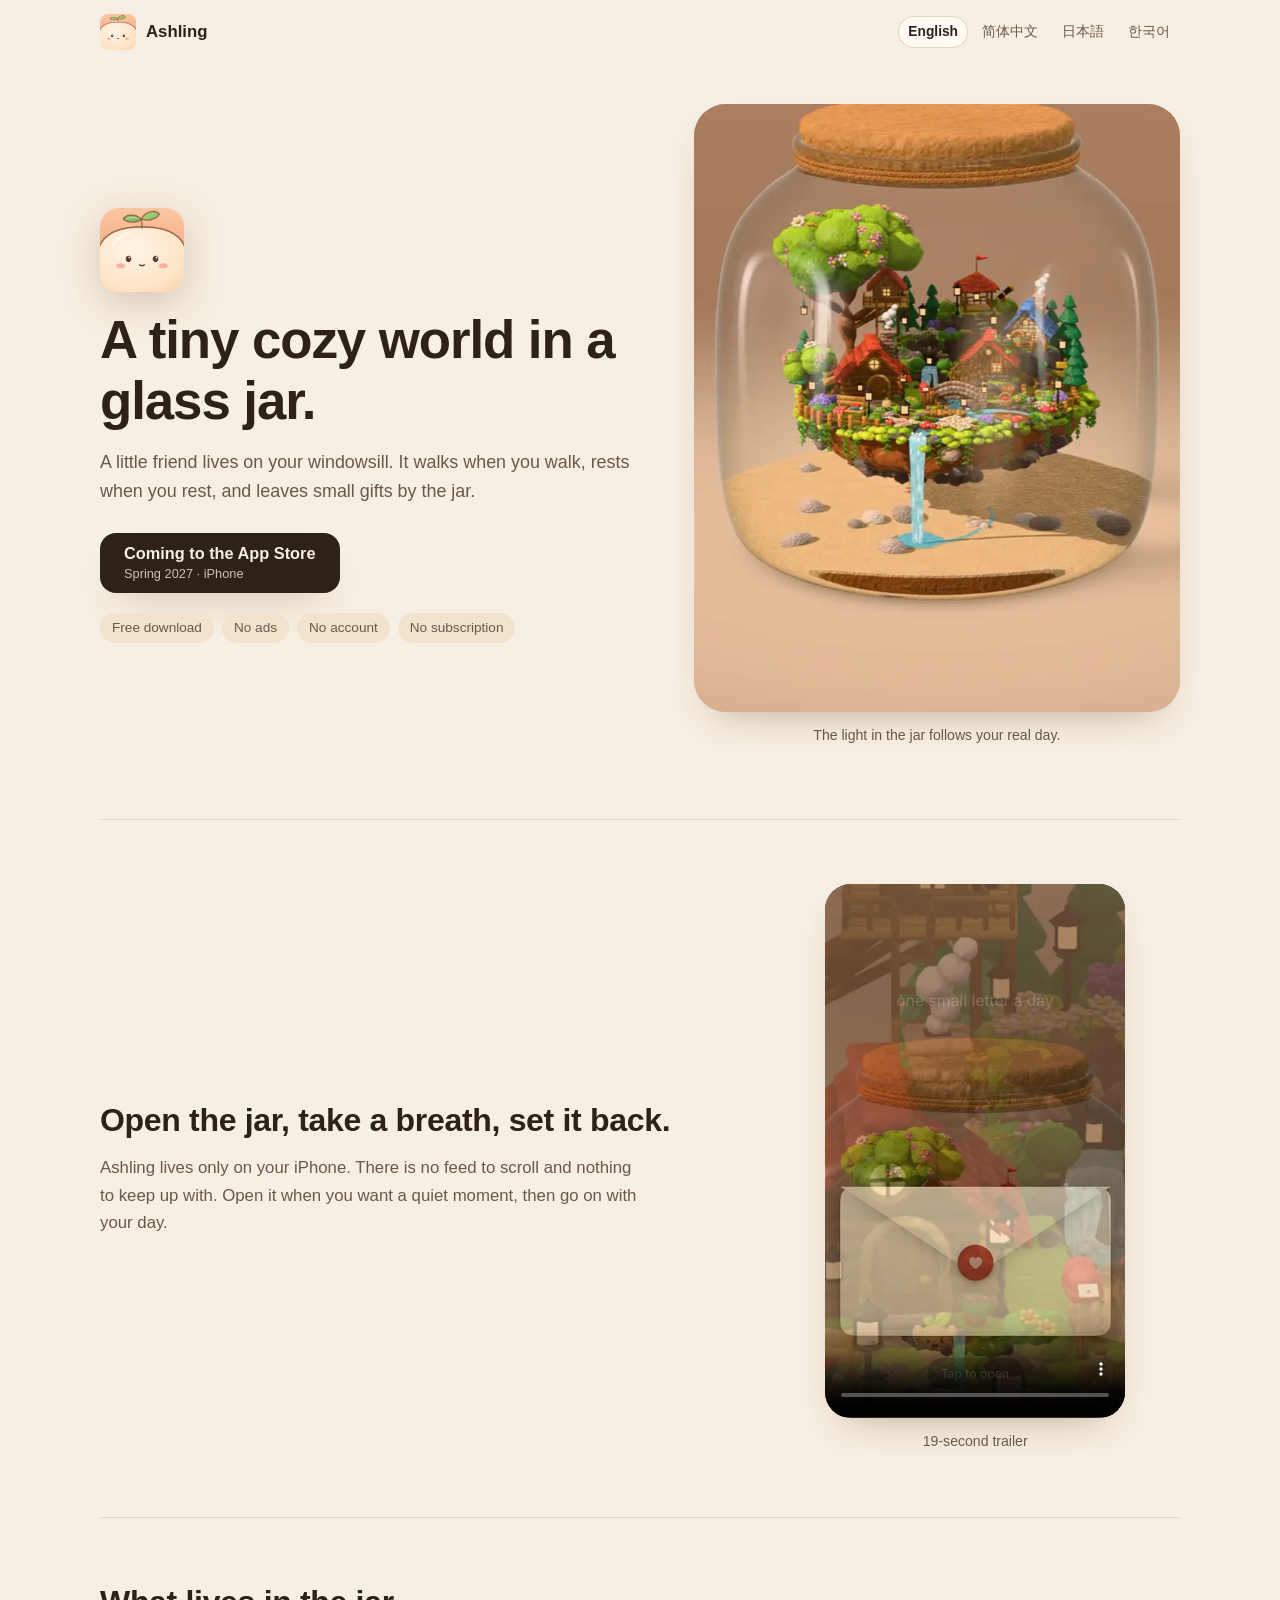
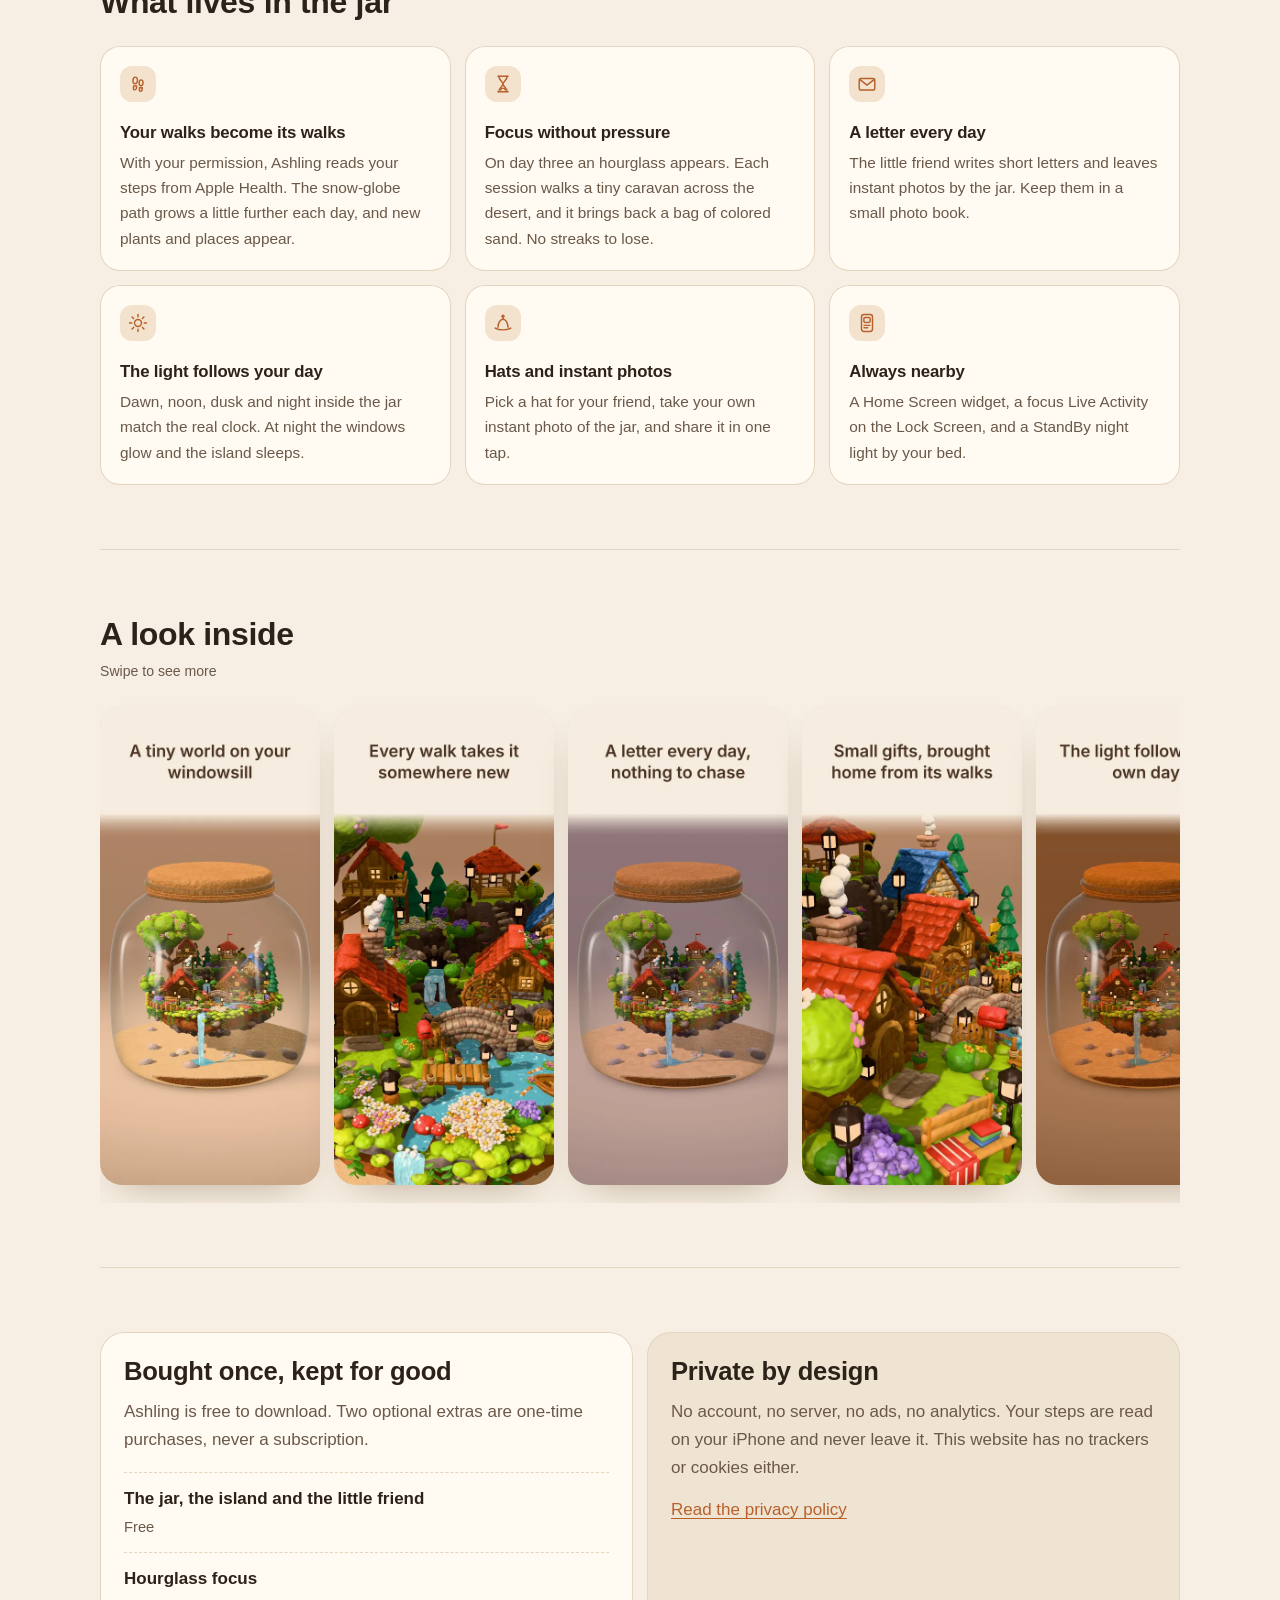
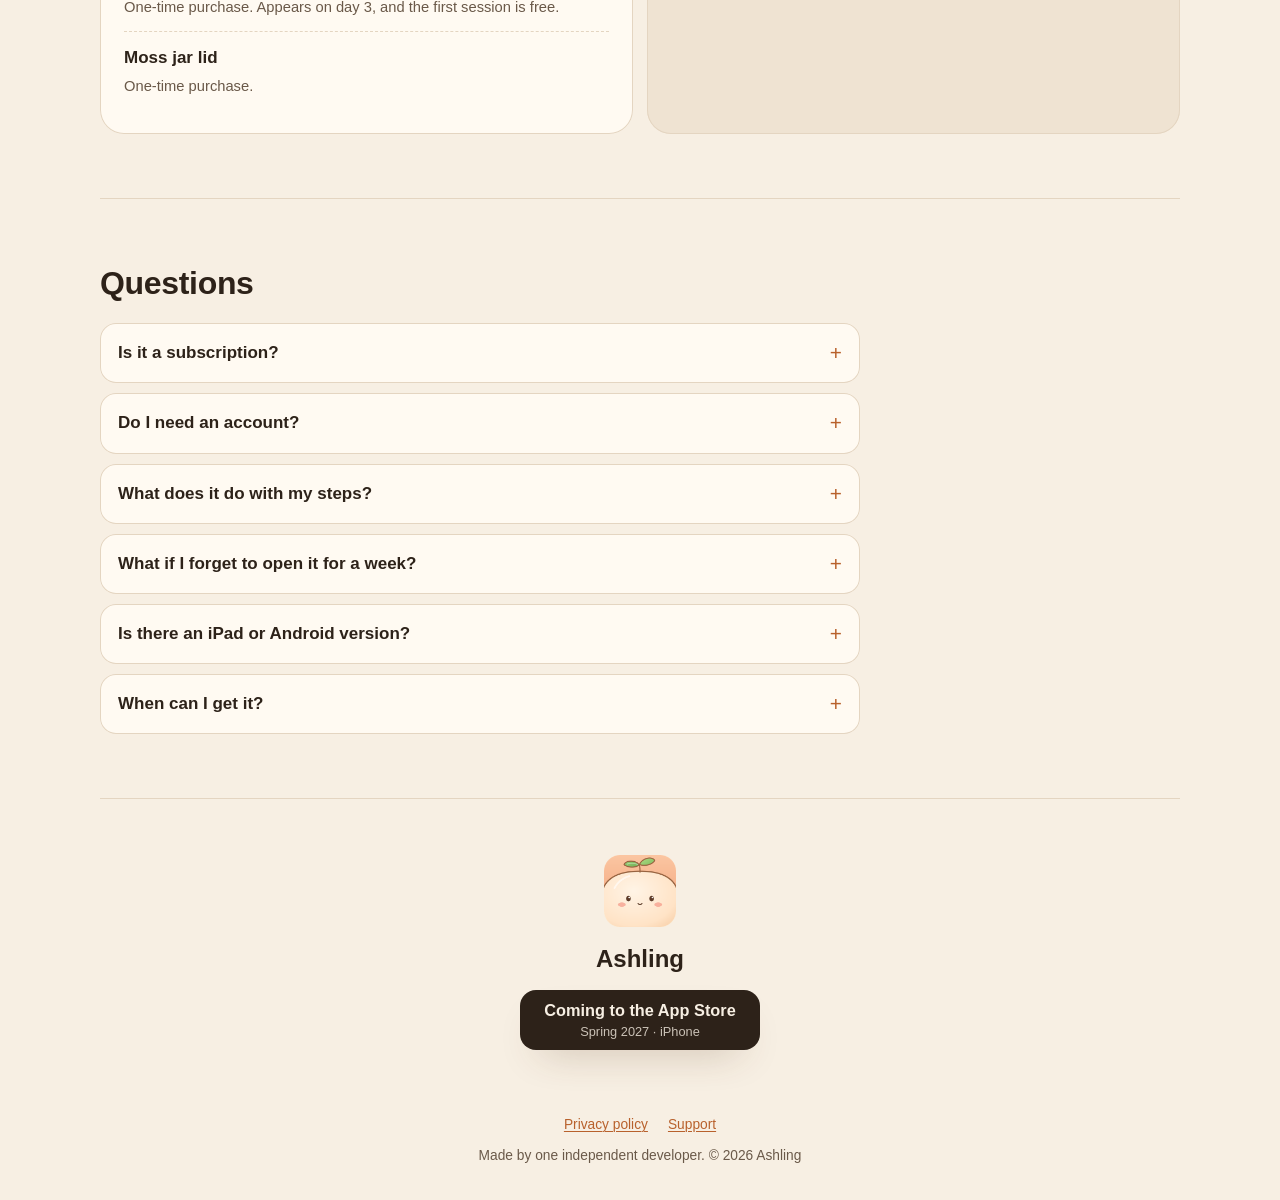
==== index.html @ 412d9f3a "Add the Ashling home page in four languages A static, phone-first home page for English, Simplified " ====
<!doctype html>
<html lang="en">
<head>
  <meta charset="utf-8">
  <meta name="viewport" content="width=device-width, initial-scale=1, viewport-fit=cover">
  <title>Ashling · a tiny cozy world in a glass jar</title>
  <meta name="description" content="Ashling is a cozy virtual pet for iPhone. A little friend lives in a glass jar on your windowsill: it walks when you walk, writes you letters, and the light follows your day. No ads, no account, no subscription.">
  <meta name="theme-color" content="#f7efe3" media="(prefers-color-scheme: light)">
  <meta name="theme-color" content="#1b1511" media="(prefers-color-scheme: dark)">
  <link rel="canonical" href="https://pythoncreatebot.github.io/ashling/">
  <link rel="alternate" hreflang="en" href="https://pythoncreatebot.github.io/ashling/">
  <link rel="alternate" hreflang="zh-Hans" href="https://pythoncreatebot.github.io/ashling/zh/">
  <link rel="alternate" hreflang="ja" href="https://pythoncreatebot.github.io/ashling/ja/">
  <link rel="alternate" hreflang="ko" href="https://pythoncreatebot.github.io/ashling/ko/">
  <link rel="alternate" hreflang="x-default" href="https://pythoncreatebot.github.io/ashling/">
  <meta property="og:type" content="website">
  <meta property="og:site_name" content="Ashling">
  <meta property="og:title" content="Ashling · a tiny cozy world in a glass jar">
  <meta property="og:description" content="Ashling is a cozy virtual pet for iPhone. A little friend lives in a glass jar on your windowsill: it walks when you walk, writes you letters, and the light follows your day. No ads, no account, no subscription.">
  <meta property="og:url" content="https://pythoncreatebot.github.io/ashling/">
  <meta property="og:image" content="https://pythoncreatebot.github.io/ashling/assets/og.png">
  <meta property="og:image:width" content="1200">
  <meta property="og:image:height" content="630">
  <meta property="og:locale" content="en_US">
  <meta name="twitter:card" content="summary_large_image">
  <link rel="icon" type="image/png" href="assets/icon/favicon-64.png">
  <link rel="apple-touch-icon" href="assets/icon/apple-touch-icon.png">
  <link rel="stylesheet" href="assets/site.css">
  <script>
    (function () {
      try {
        if (document.referrer && new URL(document.referrer).host === location.host) return;
        if (location.search.indexOf("lang=en") !== -1) return;
        var l = (navigator.languages && navigator.languages[0] || navigator.language || "").toLowerCase();
        var to = l.indexOf("zh") === 0 ? "zh/" : l.indexOf("ja") === 0 ? "ja/" : l.indexOf("ko") === 0 ? "ko/" : "";
        if (to) location.replace(to + location.hash);
      } catch (err) {}
    })();
  </script>
</head>
<body>
  <header class="top">
    <a class="brand" href="" aria-label="Ashling home">
      <img src="assets/icon/icon-256.png" width="36" height="36" alt="">
      <span>Ashling</span>
    </a>
    <nav aria-label="Language">
      <ul class="langs">
        <li><a href="" hreflang="en" lang="en" aria-current="page">English</a></li>
        <li><a href="zh/" hreflang="zh-Hans" lang="zh-Hans">简体中文</a></li>
        <li><a href="ja/" hreflang="ja" lang="ja">日本語</a></li>
        <li><a href="ko/" hreflang="ko" lang="ko">한국어</a></li>
      </ul>
    </nav>
  </header>

  <main>
    <section class="hero">
      <div class="hero-text">
        <img class="hero-icon" src="assets/icon/icon-256.png" width="96" height="96" alt="Ashling">
        <h1>A tiny cozy world in a glass jar.</h1>
        <p class="lead">A little friend lives on your windowsill. It walks when you walk, rests when you rest, and leaves small gifts by the jar.</p>
        <div class="cta">
          <span class="store-btn is-soon"><span class="store-main">Coming to the App Store</span><span class="store-sub">Spring 2027 · iPhone</span></span>
        </div>
        <ul class="facts"><li>Free download</li><li>No ads</li><li>No account</li><li>No subscription</li></ul>
      </div>
      <figure class="hero-media">
        <div class="jar-frame">
          <video class="jar-video" src="assets/media/jar-day.mp4" poster="assets/media/jar-day-poster.webp" width="640" height="800" autoplay muted loop playsinline preload="metadata" aria-hidden="true"></video>
        </div>
        <figcaption>The light in the jar follows your real day.</figcaption>
      </figure>
    </section>

    <section class="meet">
      <div class="meet-text">
        <h2>Open the jar, take a breath, set it back.</h2>
        <p>Ashling lives only on your iPhone. There is no feed to scroll and nothing to keep up with. Open it when you want a quiet moment, then go on with your day.</p>
      </div>
      <figure class="trailer">
        <video src="assets/media/trailer.mp4" poster="assets/media/trailer-poster.webp" width="540" height="960" controls playsinline preload="none" aria-label="19-second trailer"></video>
        <figcaption>19-second trailer</figcaption>
      </figure>
    </section>

    <section class="features" aria-labelledby="feat-h">
      <h2 id="feat-h">What lives in the jar</h2>
      <div class="feat-grid">
        <article class="feat">
          <svg class="feat-icon" viewBox="0 0 24 24" aria-hidden="true"><path d="M9 4.5c1.6 0 2.6 1.7 2.4 4-.2 2-1.2 3.3-2.6 3.3S6.4 10.6 6.5 8.6C6.6 6.2 7.5 4.5 9 4.5Z"/><path d="M7.2 14.2h3.4l-.3 2.2c-.2 1.2-1 2-2 2s-1.4-.9-1.3-2l.2-2.2Z"/><path d="M15.3 7.5c1.4 0 2.3 1.3 2.2 3.4-.1 1.8-1 3-2.3 3s-2.1-1.1-2-2.9c.1-2.1.9-3.5 2.1-3.5Z"/><path d="M13.6 16.2h3.1l-.2 1.9c-.1 1.1-.9 1.8-1.8 1.8s-1.3-.8-1.2-1.8l.1-1.9Z"/></svg>
          <h3>Your walks become its walks</h3>
          <p>With your permission, Ashling reads your steps from Apple Health. The snow-globe path grows a little further each day, and new plants and places appear.</p>
        </article>
        <article class="feat">
          <svg class="feat-icon" viewBox="0 0 24 24" aria-hidden="true"><path d="M6.5 3.5h11M6.5 20.5h11"/><path d="M7.5 3.5c0 4.5 4.5 5.8 4.5 8.5s-4.5 4-4.5 8.5M16.5 3.5c0 4.5-4.5 5.8-4.5 8.5s4.5 4 4.5 8.5"/><path d="M9.5 18.5c.8-1.3 1.6-2 2.5-2s1.7.7 2.5 2"/></svg>
          <h3>Focus without pressure</h3>
          <p>On day three an hourglass appears. Each session walks a tiny caravan across the desert, and it brings back a bag of colored sand. No streaks to lose.</p>
        </article>
        <article class="feat">
          <svg class="feat-icon" viewBox="0 0 24 24" aria-hidden="true"><rect x="3.5" y="6" width="17" height="12.5" rx="2"/><path d="m4 7 8 6.2L20 7"/></svg>
          <h3>A letter every day</h3>
          <p>The little friend writes short letters and leaves instant photos by the jar. Keep them in a small photo book.</p>
        </article>
        <article class="feat">
          <svg class="feat-icon" viewBox="0 0 24 24" aria-hidden="true"><circle cx="12" cy="12" r="3.8"/><path d="M12 2.8v2.4M12 18.8v2.4M2.8 12h2.4M18.8 12h2.4M5.5 5.5l1.7 1.7M16.8 16.8l1.7 1.7M5.5 18.5l1.7-1.7M16.8 7.2l1.7-1.7"/></svg>
          <h3>The light follows your day</h3>
          <p>Dawn, noon, dusk and night inside the jar match the real clock. At night the windows glow and the island sleeps.</p>
        </article>
        <article class="feat">
          <svg class="feat-icon" viewBox="0 0 24 24" aria-hidden="true"><path d="M3.5 17.5c2.2 1.4 5.1 2 8.5 2s6.3-.6 8.5-2"/><path d="M6.5 16.6c.2-4.6 2.4-8.6 5.5-8.6s5.3 4 5.5 8.6"/><path d="M12 8V5.5"/><circle cx="12" cy="4.6" r="1.1"/></svg>
          <h3>Hats and instant photos</h3>
          <p>Pick a hat for your friend, take your own instant photo of the jar, and share it in one tap.</p>
        </article>
        <article class="feat">
          <svg class="feat-icon" viewBox="0 0 24 24" aria-hidden="true"><rect x="6" y="2.8" width="12" height="18.4" rx="2.6"/><rect x="8.6" y="6" width="6.8" height="5.4" rx="1.2"/><path d="M8.8 14.6h6.4M8.8 17.2h4"/></svg>
          <h3>Always nearby</h3>
          <p>A Home Screen widget, a focus Live Activity on the Lock Screen, and a StandBy night light by your bed.</p>
        </article>
      </div>
    </section>

    <section class="shots" aria-labelledby="shots-h">
      <h2 id="shots-h">A look inside</h2>
      <p class="hint">Swipe to see more</p>
      <ul class="shot-row" tabindex="0">
        <li><img src="assets/shots/en-US/01-day.webp" width="480" height="1043" loading="lazy" decoding="async" alt="A tiny world on your windowsill"></li>
        <li><img src="assets/shots/en-US/02-near-inside.webp" width="480" height="1043" loading="lazy" decoding="async" alt="Every walk takes it somewhere new"></li>
        <li><img src="assets/shots/en-US/03-dawn.webp" width="480" height="1043" loading="lazy" decoding="async" alt="A letter every day, nothing to chase"></li>
        <li><img src="assets/shots/en-US/04-near-inside-door.webp" width="480" height="1043" loading="lazy" decoding="async" alt="Small gifts, brought home from its walks"></li>
        <li><img src="assets/shots/en-US/05-dusk.webp" width="480" height="1043" loading="lazy" decoding="async" alt="The light follows your own day"></li>
        <li><img src="assets/shots/en-US/06-night.webp" width="480" height="1043" loading="lazy" decoding="async" alt="Quiet company, day and night"></li>
      </ul>
    </section>

    <section class="pair">
      <div class="card price">
        <h2>Bought once, kept for good</h2>
        <p>Ashling is free to download. Two optional extras are one-time purchases, never a subscription.</p>
        <ul class="price-list">
          <li><span class="price-name">The jar, the island and the little friend</span><span class="price-note">Free</span></li>
          <li><span class="price-name">Hourglass focus</span><span class="price-note">One-time purchase. Appears on day 3, and the first session is free.</span></li>
          <li><span class="price-name">Moss jar lid</span><span class="price-note">One-time purchase.</span></li>
        </ul>
      </div>
      <div class="card privacy">
        <h2>Private by design</h2>
        <p>No account, no server, no ads, no analytics. Your steps are read on your iPhone and never leave it. This website has no trackers or cookies either.</p>
        <p><a href="privacy/#en">Read the privacy policy</a></p>
      </div>
    </section>

    <section class="faq" aria-labelledby="faq-h">
      <h2 id="faq-h">Questions</h2>
        <details>
          <summary>Is it a subscription?</summary>
          <p>No. Ashling is free to download. The hourglass and the moss lid are one-time purchases, and Restore Purchases brings them back on a new phone.</p>
        </details>
        <details>
          <summary>Do I need an account?</summary>
          <p>No. There is no sign-in and no server. Everything stays on your iPhone.</p>
        </details>
        <details>
          <summary>What does it do with my steps?</summary>
          <p>With your permission it reads your daily step count from Apple Health to decide how far the little friend walks. It never writes to Health, and the numbers never leave your device. If you say no, the app still works.</p>
        </details>
        <details>
          <summary>What if I forget to open it for a week?</summary>
          <p>Nothing bad happens. The friend doesn&#x27;t get sick or sad, and nothing is lost. The island simply waits for you.</p>
        </details>
        <details>
          <summary>Is there an iPad or Android version?</summary>
          <p>Ashling is iPhone only at launch.</p>
        </details>
        <details>
          <summary>When can I get it?</summary>
          <p>Ashling is planned for the App Store in spring 2027, for iPhone with iOS 17 or later. On launch day this page will link straight to it.</p>
        </details>
    </section>

    <section class="end">
      <img src="assets/icon/icon-256.png" width="72" height="72" alt="">
      <p class="end-name">Ashling</p>
      <span class="store-btn is-soon"><span class="store-main">Coming to the App Store</span><span class="store-sub">Spring 2027 · iPhone</span></span>
    </section>
  </main>

  <footer class="foot">
    <p class="foot-links">
      <a href="privacy/#en">Privacy policy</a>
      <a href="support/#en">Support</a>
    </p>
    <p>Made by one independent developer. © 2026 Ashling</p>
  </footer>

  <script>
    (function () {
      var v = document.querySelector(".jar-video");
      if (!v || !window.matchMedia) return;
      var m = window.matchMedia("(prefers-reduced-motion: reduce)");
      function apply() { if (m.matches) { v.pause(); v.removeAttribute("autoplay"); } }
      apply();
      if (m.addEventListener) m.addEventListener("change", apply);
    })();
  </script>
</body>
</html>
---- assets/site.css ----
/* Ashling home page. System fonts only, no external requests. */

:root {
  color-scheme: light dark;
  --bg: #f7efe3;
  --bg-deep: #efe3d2;
  --surface: #fffaf2;
  --text: #2d2219;
  --muted: #6a5949;
  --line: #e4d5c1;
  --accent: #b8612c;
  --accent-ink: #fffaf2;
  --soft: #f3e2cd;
  --focus: #a44909;
  --shadow: 0 18px 40px -22px rgba(92, 56, 24, .45);
}

@media (prefers-color-scheme: dark) {
  :root {
    --bg: #1b1511;
    --bg-deep: #231b16;
    --surface: #2a211b;
    --text: #f5ebde;
    --muted: #cdbba7;
    --line: #463829;
    --accent: #e89a62;
    --accent-ink: #20160f;
    --soft: #33271f;
    --focus: #ffd79a;
    --shadow: 0 18px 40px -22px rgba(0, 0, 0, .8);
  }
}

* { box-sizing: border-box; }

html { -webkit-text-size-adjust: 100%; }

body {
  margin: 0;
  background: var(--bg);
  color: var(--text);
  font: 17px/1.65 -apple-system, BlinkMacSystemFont, "SF Pro Text", "Segoe UI", "PingFang SC",
    "Hiragino Sans", "Hiragino Kaku Gothic ProN", "Apple SD Gothic Neo", "Noto Sans CJK SC",
    "Noto Sans JP", "Noto Sans KR", "Microsoft YaHei", "Malgun Gothic", sans-serif;
  -webkit-font-smoothing: antialiased;
}

:lang(ja), :lang(ko), :lang(zh-Hans) { line-break: strict; }
:lang(ko) { word-break: keep-all; }

img, video { display: block; max-width: 100%; height: auto; }

a { color: var(--accent); text-decoration-thickness: .08em; text-underline-offset: .18em; }
a:focus-visible, summary:focus-visible, .shot-row:focus-visible {
  outline: 3px solid var(--focus);
  outline-offset: 3px;
  border-radius: 6px;
}

h1, h2, h3 { line-height: 1.25; margin: 0; letter-spacing: -.01em; }
h2 { font-size: clamp(1.45rem, 5.4vw, 2rem); }
h3 { font-size: 1.05rem; }
p { margin: 0; }

main, .top, .foot {
  width: min(100% - 32px, 1080px);
  margin-inline: auto;
}

/* Top bar */
.top {
  display: flex;
  align-items: center;
  justify-content: space-between;
  gap: 12px;
  padding: 14px 0;
  flex-wrap: wrap;
}

.brand {
  display: inline-flex;
  align-items: center;
  gap: 10px;
  color: var(--text);
  text-decoration: none;
  font-weight: 700;
  font-size: 1.05rem;
}
.brand img { width: 36px; height: 36px; }

.langs {
  display: flex;
  flex-wrap: wrap;
  gap: 4px;
  margin: 0;
  padding: 0;
  list-style: none;
  font-size: .86rem;
}
.langs a {
  display: inline-block;
  padding: 5px 10px;
  border-radius: 999px;
  color: var(--muted);
  text-decoration: none;
}
.langs a:hover { color: var(--text); }
.langs a[aria-current="page"] {
  background: var(--surface);
  color: var(--text);
  font-weight: 600;
  box-shadow: inset 0 0 0 1px var(--line);
}

/* Hero */
.hero {
  display: grid;
  gap: 28px;
  padding: 16px 0 56px;
}

.hero-icon {
  width: 84px;
  height: 84px;
  margin-bottom: 18px;
  filter: drop-shadow(0 10px 18px rgba(120, 70, 30, .25));
}

.hero h1 {
  font-size: clamp(2rem, 8.4vw, 3.3rem);
  line-height: 1.15;
  letter-spacing: -.02em;
}
:lang(zh-Hans) .hero h1, :lang(ja) .hero h1, :lang(ko) .hero h1 {
  font-size: clamp(1.8rem, 7.4vw, 2.9rem);
  line-height: 1.3;
  letter-spacing: 0;
}

.lead {
  margin-top: 16px;
  font-size: 1.12rem;
  color: var(--muted);
  max-width: 34em;
}

.cta { margin-top: 26px; }

.store-btn {
  display: inline-flex;
  flex-direction: column;
  align-items: flex-start;
  justify-content: center;
  gap: 2px;
  min-height: 56px;
  padding: 10px 24px;
  border-radius: 16px;
  background: var(--text);
  color: var(--bg);
  text-decoration: none;
  box-shadow: var(--shadow);
}
.store-btn .store-main { font-weight: 650; font-size: 1.02rem; line-height: 1.3; }
.store-btn .store-sub { font-size: .8rem; opacity: .78; line-height: 1.3; }
.store-btn.is-soon { cursor: default; }
a.store-btn:hover { opacity: .9; }

.facts {
  display: flex;
  flex-wrap: wrap;
  gap: 8px;
  margin: 20px 0 0;
  padding: 0;
  list-style: none;
}
.facts li {
  padding: 4px 12px;
  border-radius: 999px;
  background: var(--soft);
  color: var(--muted);
  font-size: .85rem;
}

.hero-media { margin: 0; }

.jar-frame {
  position: relative;
  border-radius: 32px;
  overflow: hidden;
  aspect-ratio: 4 / 5;
  background: #c9a98a;
  box-shadow: var(--shadow), inset 0 0 0 1px rgba(255, 255, 255, .25);
}
.jar-frame video { width: 100%; height: 100%; object-fit: cover; }

.hero-media figcaption,
.trailer figcaption {
  margin-top: 12px;
  text-align: center;
  font-size: .88rem;
  color: var(--muted);
}

/* Meet + trailer */
.meet {
  display: grid;
  gap: 28px;
  align-items: center;
  padding: 48px 0;
  border-top: 1px solid var(--line);
}
.meet-text p { margin-top: 14px; color: var(--muted); font-size: 1.05rem; max-width: 32em; }

.trailer { margin: 0 auto; width: min(100%, 300px); }
.trailer video {
  width: 100%;
  border-radius: 26px;
  background: #3a2a20;
  box-shadow: var(--shadow);
  aspect-ratio: 9 / 16;
}

/* Features */
.features { padding: 48px 0; border-top: 1px solid var(--line); }
.feat-grid {
  display: grid;
  gap: 14px;
  margin-top: 24px;
}
.feat {
  padding: 20px;
  border-radius: 20px;
  background: var(--surface);
  box-shadow: inset 0 0 0 1px var(--line);
}
.feat h3 { margin-top: 12px; }
.feat p { margin-top: 6px; color: var(--muted); font-size: .96rem; }
.feat-icon {
  width: 36px;
  height: 36px;
  padding: 7px;
  border-radius: 12px;
  background: var(--soft);
  fill: none;
  stroke: var(--accent);
  stroke-width: 1.6;
  stroke-linecap: round;
  stroke-linejoin: round;
}

/* Screenshots */
.shots { padding: 48px 0; border-top: 1px solid var(--line); }
.hint { margin-top: 6px; color: var(--muted); font-size: .88rem; }
.shot-row {
  display: flex;
  gap: 14px;
  margin: 20px -16px 0;
  padding: 4px 16px 18px;
  list-style: none;
  overflow-x: auto;
  scroll-snap-type: x mandatory;
  scroll-padding-inline: 16px;
  -webkit-overflow-scrolling: touch;
  scrollbar-width: thin;
}
.shot-row li { flex: 0 0 auto; width: 58vw; max-width: 236px; scroll-snap-align: start; }
.shot-row img {
  width: 100%;
  border-radius: 22px;
  box-shadow: var(--shadow), inset 0 0 0 1px var(--line);
  background: var(--soft);
}

/* Price + privacy */
.pair {
  display: grid;
  gap: 14px;
  padding: 48px 0;
  border-top: 1px solid var(--line);
}
.card {
  padding: 24px;
  border-radius: 24px;
  background: var(--surface);
  box-shadow: inset 0 0 0 1px var(--line);
}
.card h2 { font-size: clamp(1.3rem, 4.8vw, 1.6rem); }
.card > p { margin-top: 10px; color: var(--muted); }
.card > p + p { margin-top: 14px; }
.price-list { margin: 18px 0 0; padding: 0; list-style: none; }
.price-list li {
  display: grid;
  gap: 2px;
  padding: 12px 0;
  border-top: 1px dashed var(--line);
}
.price-name { font-weight: 650; }
.price-note { color: var(--muted); font-size: .92rem; }
.privacy { background: var(--bg-deep); }

/* FAQ */
.faq { padding: 48px 0; border-top: 1px solid var(--line); }
.faq h2 { margin-bottom: 20px; }
.faq details {
  border-radius: 16px;
  background: var(--surface);
  box-shadow: inset 0 0 0 1px var(--line);
}
.faq details + details { margin-top: 10px; }
.faq summary {
  cursor: pointer;
  padding: 16px 48px 16px 18px;
  font-weight: 600;
  list-style: none;
  position: relative;
}
.faq summary::-webkit-details-marker { display: none; }
.faq summary::after {
  content: "+";
  position: absolute;
  right: 18px;
  top: 50%;
  transform: translateY(-50%);
  font-size: 1.3rem;
  font-weight: 400;
  color: var(--accent);
}
.faq details[open] summary::after { content: "−"; }
.faq details p { padding: 0 18px 18px; color: var(--muted); }

/* Closing */
.end {
  display: grid;
  justify-items: center;
  gap: 12px;
  padding: 56px 0 40px;
  border-top: 1px solid var(--line);
  text-align: center;
}
.end img { width: 72px; height: 72px; }
.end-name { font-size: 1.5rem; font-weight: 700; }
.end .store-btn { align-items: center; }

.foot {
  padding: 24px 0 calc(32px + env(safe-area-inset-bottom));
  color: var(--muted);
  font-size: .86rem;
  text-align: center;
}
.foot-links { display: flex; justify-content: center; flex-wrap: wrap; gap: 6px 20px; margin-bottom: 8px; }

/* Wider screens */
@media (min-width: 720px) {
  .feat-grid { grid-template-columns: repeat(2, 1fr); }
  .pair { grid-template-columns: 1fr 1fr; }
  .shot-row { margin-inline: 0; padding-inline: 0; scroll-padding-inline: 0; }
  .shot-row li { width: 220px; }
}

@media (min-width: 900px) {
  .hero {
    grid-template-columns: 1.05fr .95fr;
    align-items: center;
    gap: 56px;
    padding: 40px 0 72px;
  }
  .meet { grid-template-columns: 1.2fr .8fr; gap: 56px; padding: 64px 0; }
  .feat-grid { grid-template-columns: repeat(3, 1fr); }
  .features, .shots, .pair, .faq { padding: 64px 0; }
  .faq details { max-width: 760px; }
}

@media (prefers-reduced-motion: reduce) {
  * { scroll-behavior: auto !important; }
}
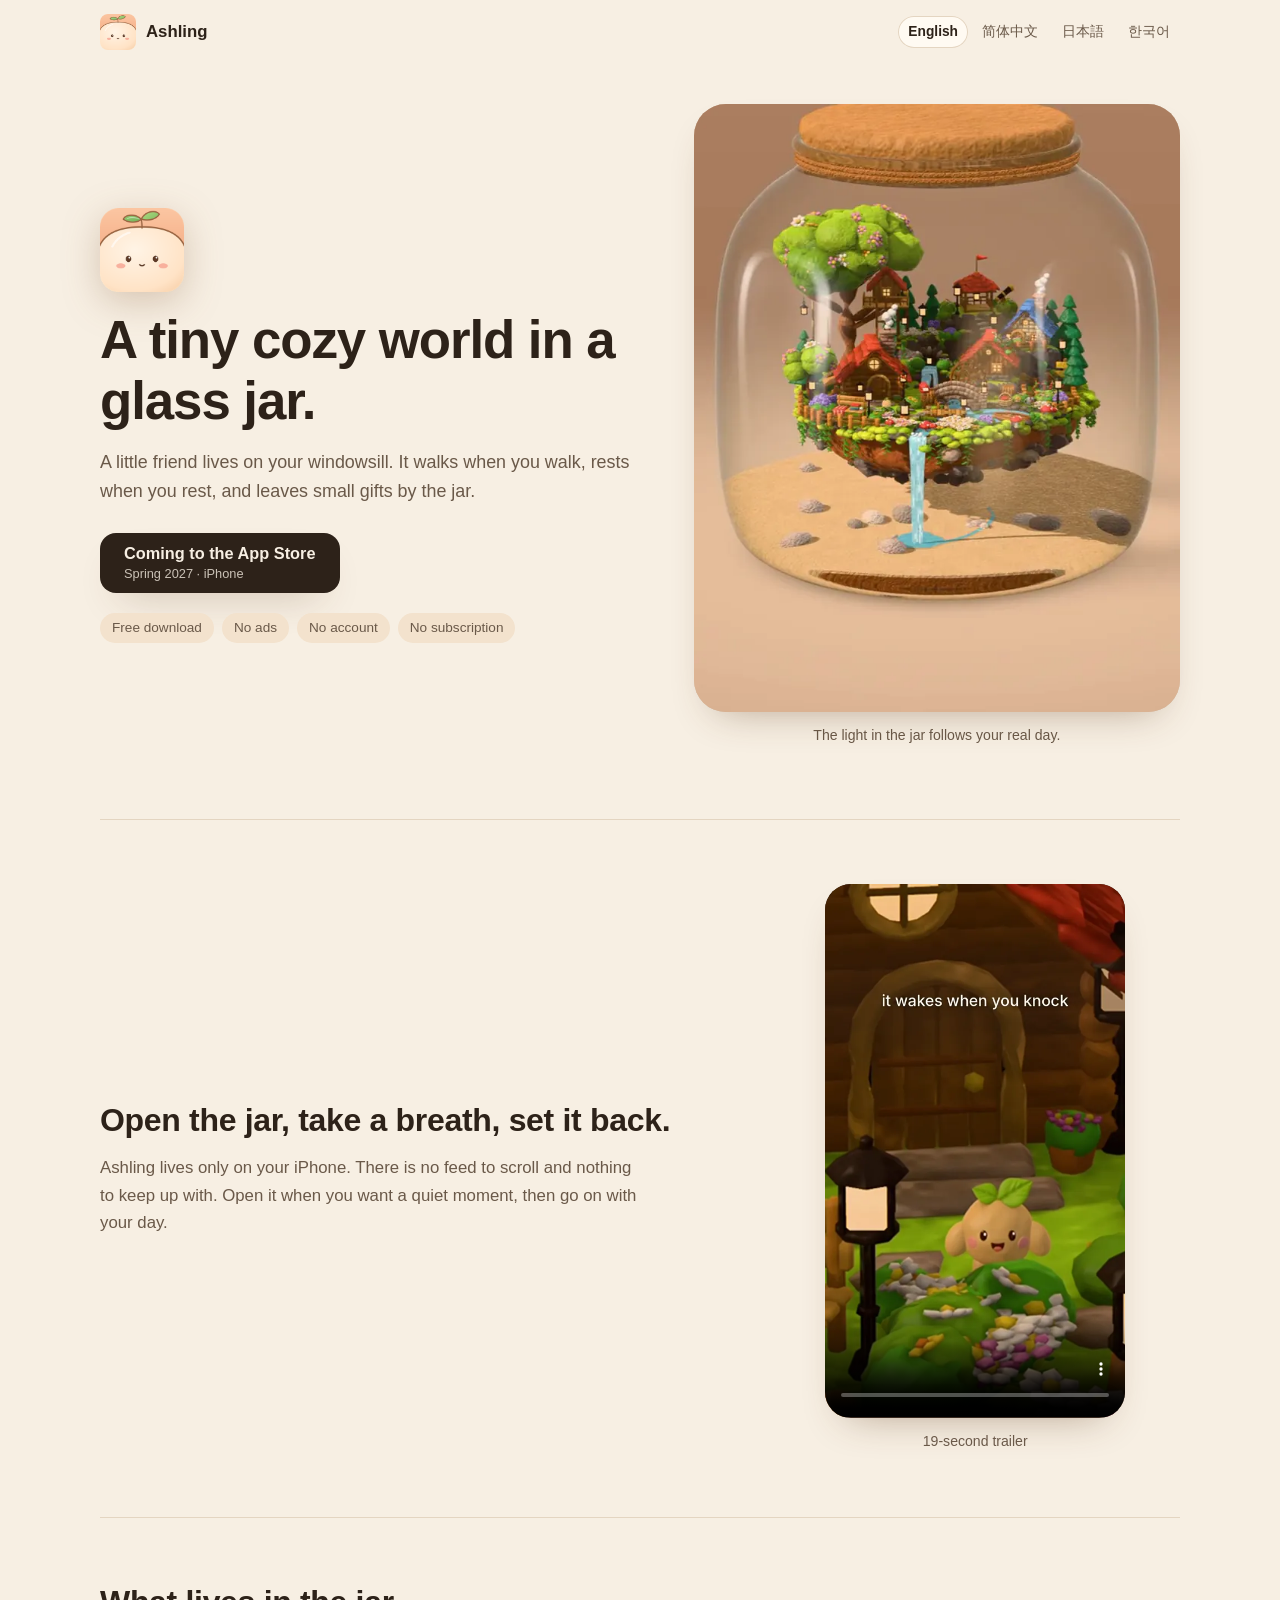
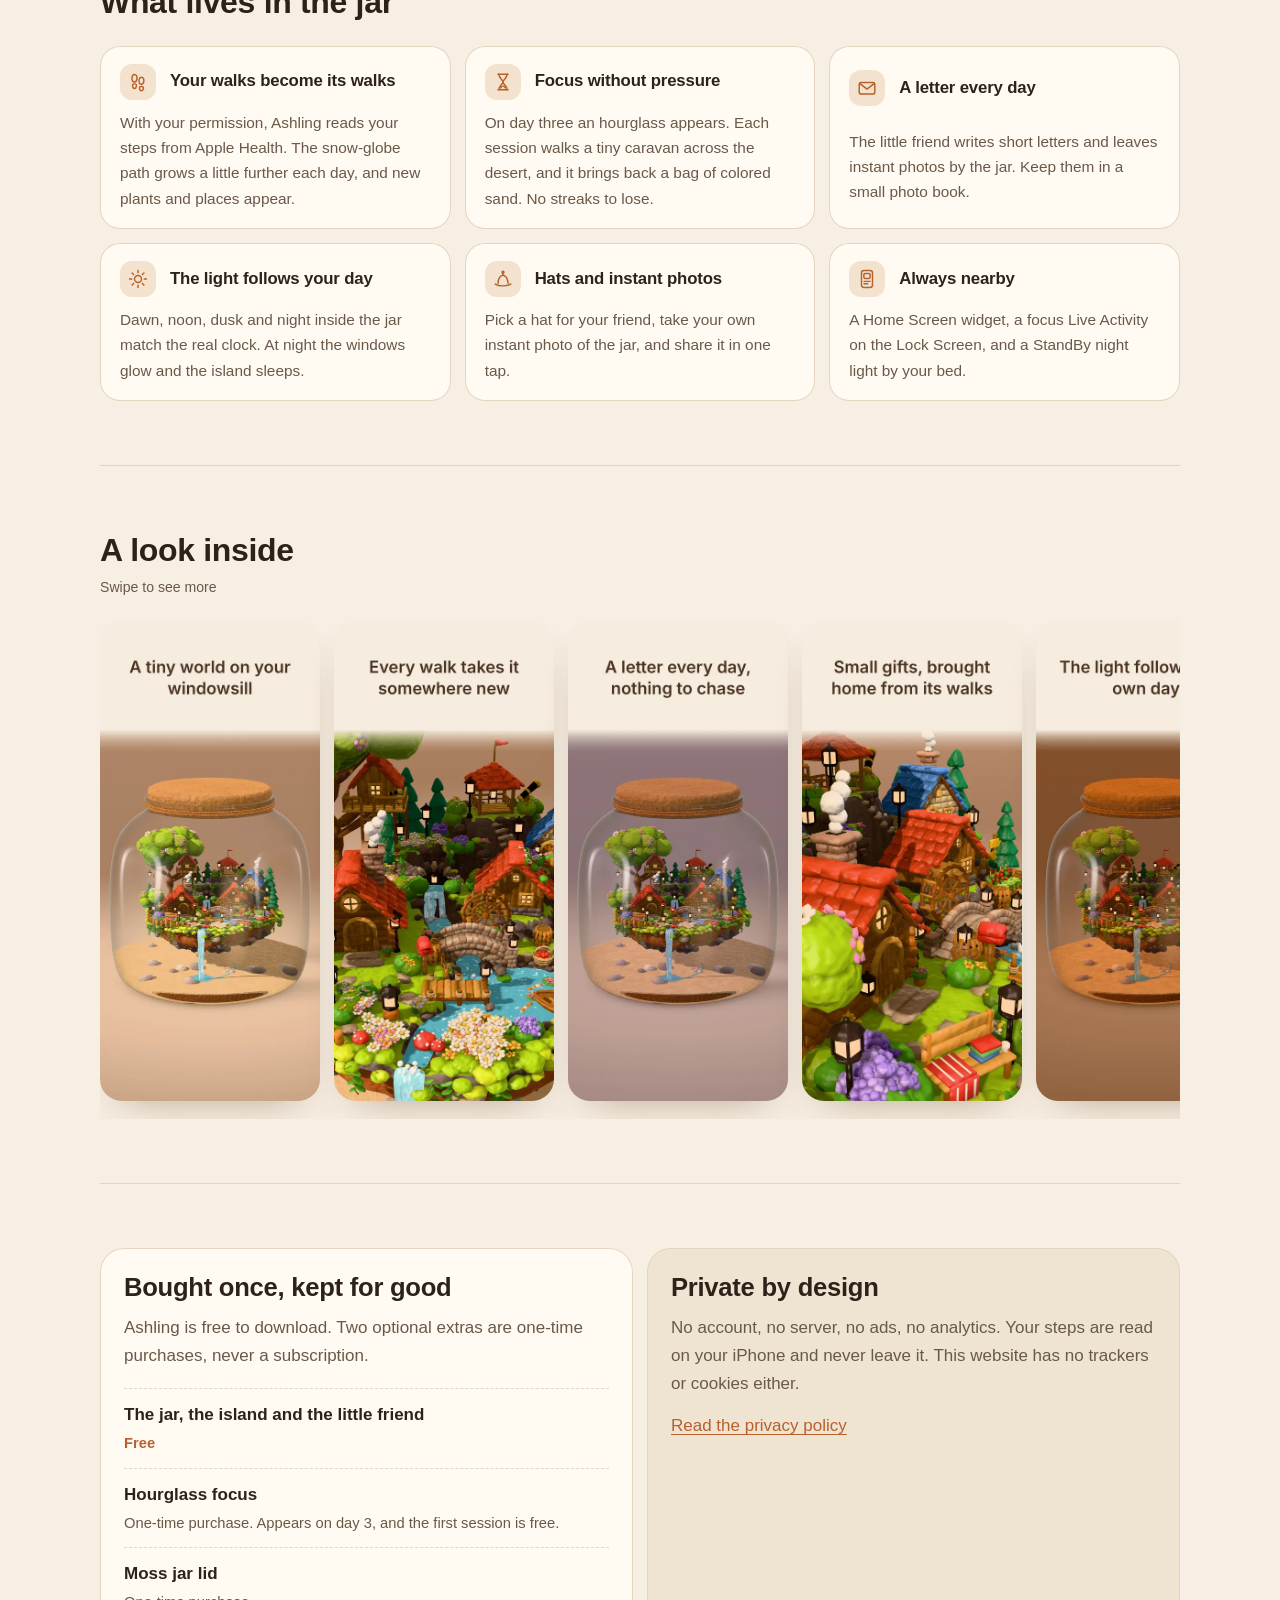
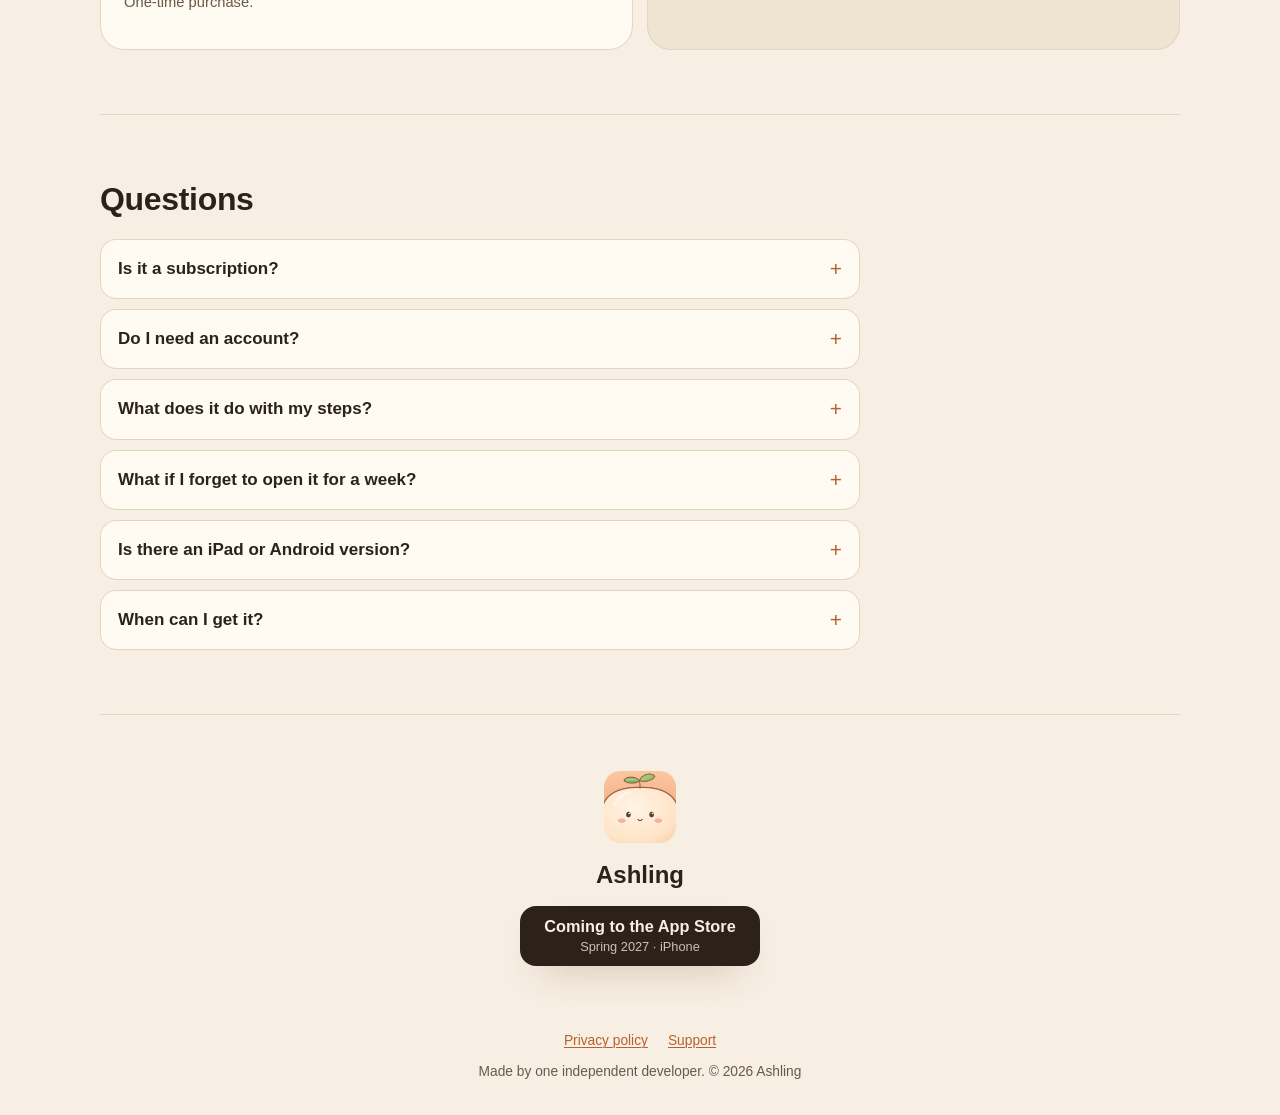
==== commit b5ca3262: "Home page polish: clearer trailer poster, compact feature cards, footprint icon Co-Authored-By: Clau" ====
--- a/index.html
+++ b/index.html
@@ -40,7 +40,7 @@
 </head>
 <body>
   <header class="top">
-    <a class="brand" href="" aria-label="Ashling home">
+    <a class="brand" href="./" aria-label="Ashling home">
       <img src="assets/icon/icon-256.png" width="36" height="36" alt="">
       <span>Ashling</span>
     </a>
@@ -88,7 +88,7 @@
       <h2 id="feat-h">What lives in the jar</h2>
       <div class="feat-grid">
         <article class="feat">
-          <svg class="feat-icon" viewBox="0 0 24 24" aria-hidden="true"><path d="M9 4.5c1.6 0 2.6 1.7 2.4 4-.2 2-1.2 3.3-2.6 3.3S6.4 10.6 6.5 8.6C6.6 6.2 7.5 4.5 9 4.5Z"/><path d="M7.2 14.2h3.4l-.3 2.2c-.2 1.2-1 2-2 2s-1.4-.9-1.3-2l.2-2.2Z"/><path d="M15.3 7.5c1.4 0 2.3 1.3 2.2 3.4-.1 1.8-1 3-2.3 3s-2.1-1.1-2-2.9c.1-2.1.9-3.5 2.1-3.5Z"/><path d="M13.6 16.2h3.1l-.2 1.9c-.1 1.1-.9 1.8-1.8 1.8s-1.3-.8-1.2-1.8l.1-1.9Z"/></svg>
+          <svg class="feat-icon" viewBox="0 0 24 24" aria-hidden="true"><path d="M8.2 3.8c1.9 0 2.9 2 2.7 4.5-.2 2.2-1.3 3.6-2.9 3.6s-2.7-1.4-2.6-3.6c.1-2.6 1-4.5 2.8-4.5Z"/><path d="M6.4 14.4c.6-.5 3.2-.5 3.6.1.4.7.2 3-.4 3.8-.7.9-2.2.9-2.9 0-.6-.8-.8-3.4-.3-3.9Z"/><path d="M15.8 6.8c1.8 0 2.8 1.9 2.6 4.3-.2 2.1-1.2 3.4-2.8 3.4s-2.6-1.3-2.5-3.4c.1-2.5 1-4.3 2.7-4.3Z"/><path d="M14 17.2c.6-.5 3.1-.5 3.5.1.4.7.2 2.8-.4 3.6-.7.9-2.1.9-2.8 0-.6-.8-.8-3.2-.3-3.7Z"/></svg>
           <h3>Your walks become its walks</h3>
           <p>With your permission, Ashling reads your steps from Apple Health. The snow-globe path grows a little further each day, and new plants and places appear.</p>
         </article>
--- a/assets/site.css
+++ b/assets/site.css
@@ -228,13 +228,17 @@
   margin-top: 24px;
 }
 .feat {
-  padding: 20px;
+  display: grid;
+  grid-template-columns: 36px 1fr;
+  column-gap: 14px;
+  align-items: center;
+  padding: 18px 20px;
   border-radius: 20px;
   background: var(--surface);
   box-shadow: inset 0 0 0 1px var(--line);
 }
-.feat h3 { margin-top: 12px; }
-.feat p { margin-top: 6px; color: var(--muted); font-size: .96rem; }
+.feat h3 { margin: 0; }
+.feat p { grid-column: 1 / -1; margin-top: 10px; color: var(--muted); font-size: .96rem; }
 .feat-icon {
   width: 36px;
   height: 36px;
@@ -262,6 +266,7 @@
   scroll-padding-inline: 16px;
   -webkit-overflow-scrolling: touch;
   scrollbar-width: thin;
+  scrollbar-color: var(--line) transparent;
 }
 .shot-row li { flex: 0 0 auto; width: 58vw; max-width: 236px; scroll-snap-align: start; }
 .shot-row img {
@@ -296,6 +301,7 @@
 }
 .price-name { font-weight: 650; }
 .price-note { color: var(--muted); font-size: .92rem; }
+.price-list li:first-child .price-note { color: var(--accent); font-weight: 600; }
 .privacy { background: var(--bg-deep); }
 
 /* FAQ */
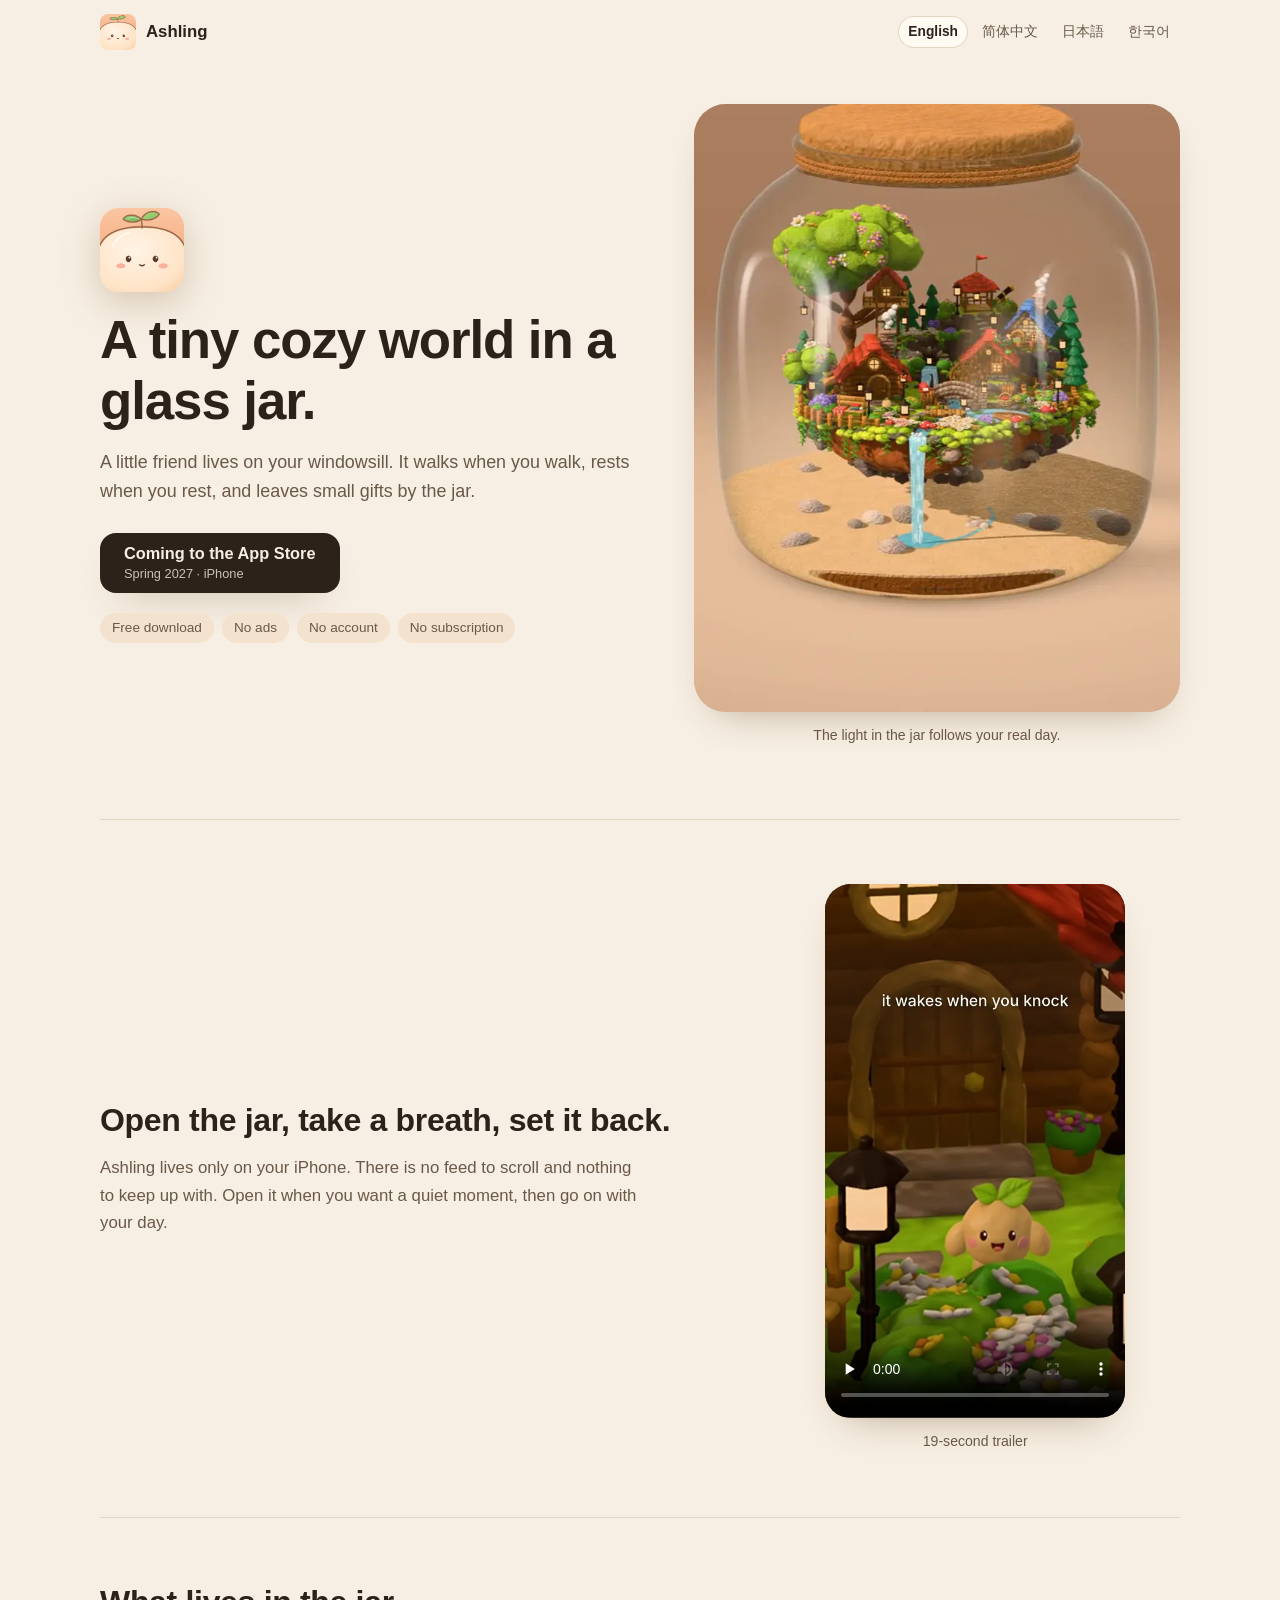
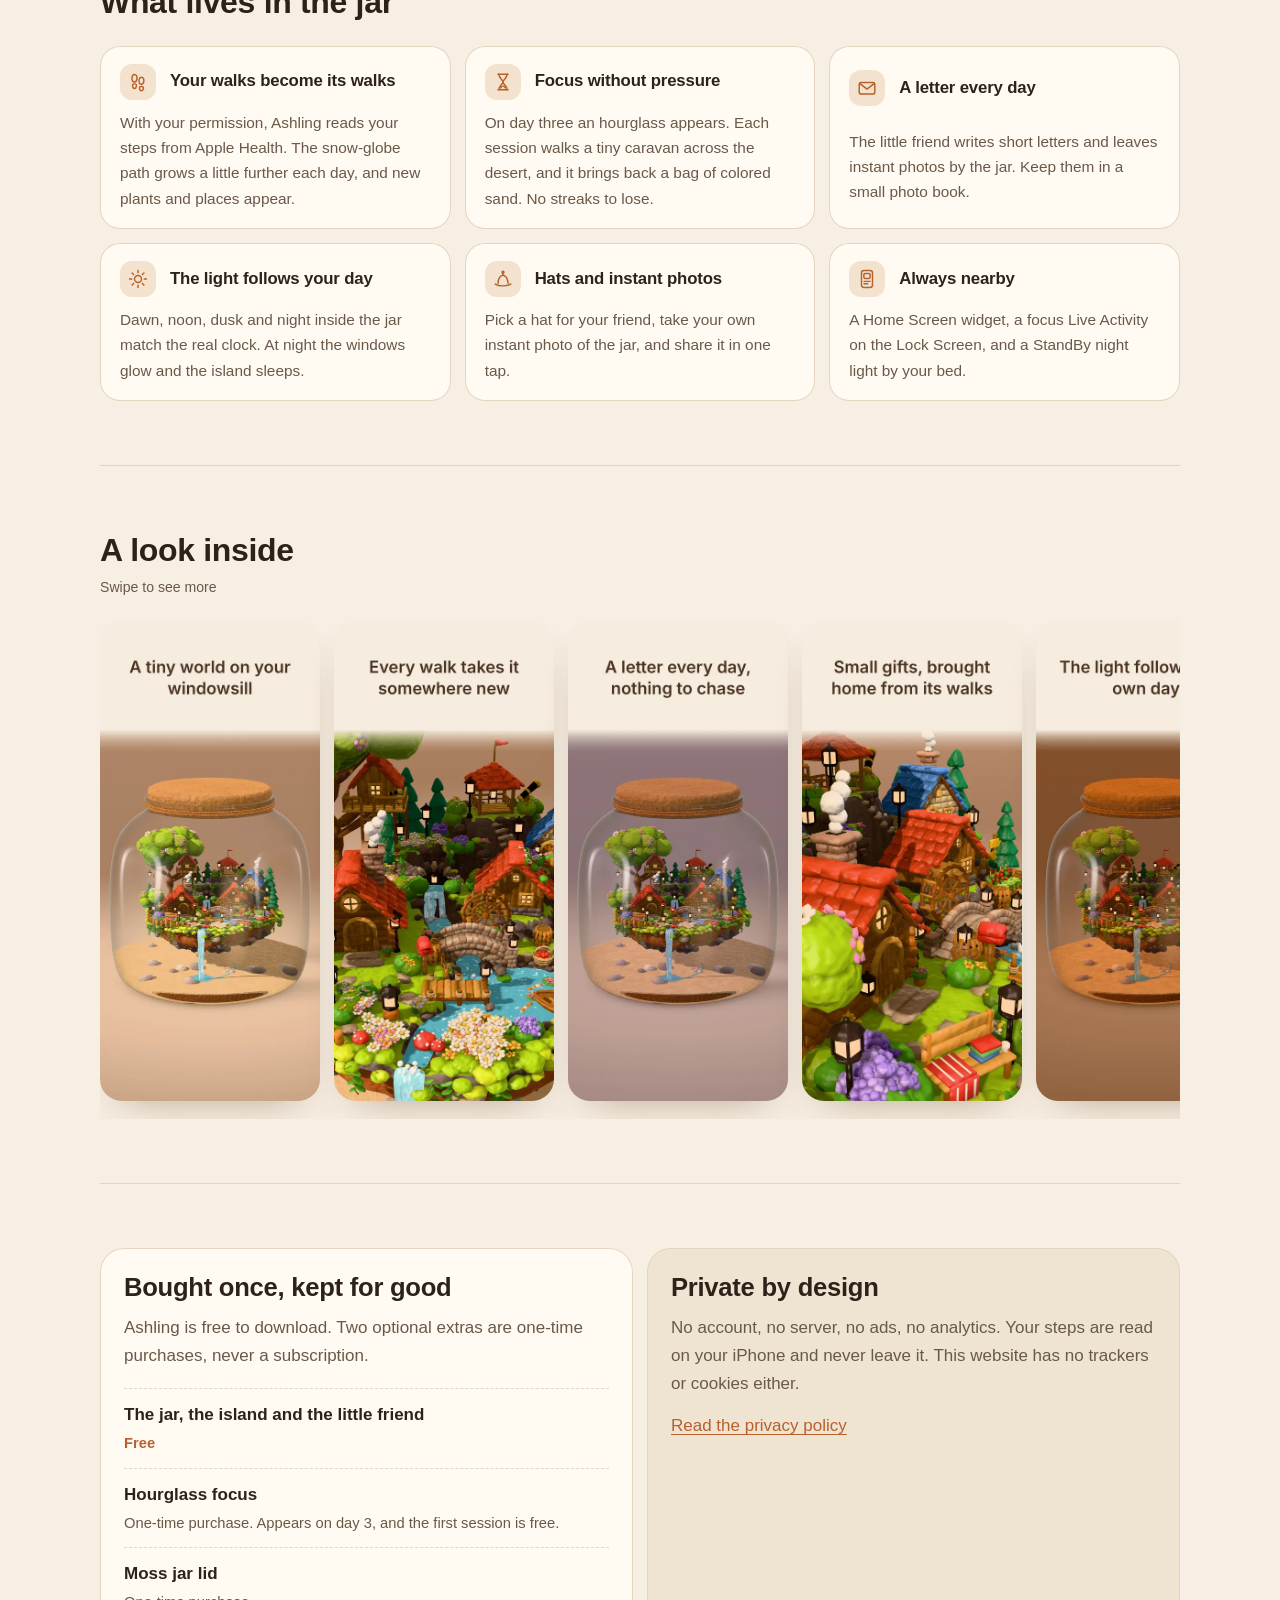
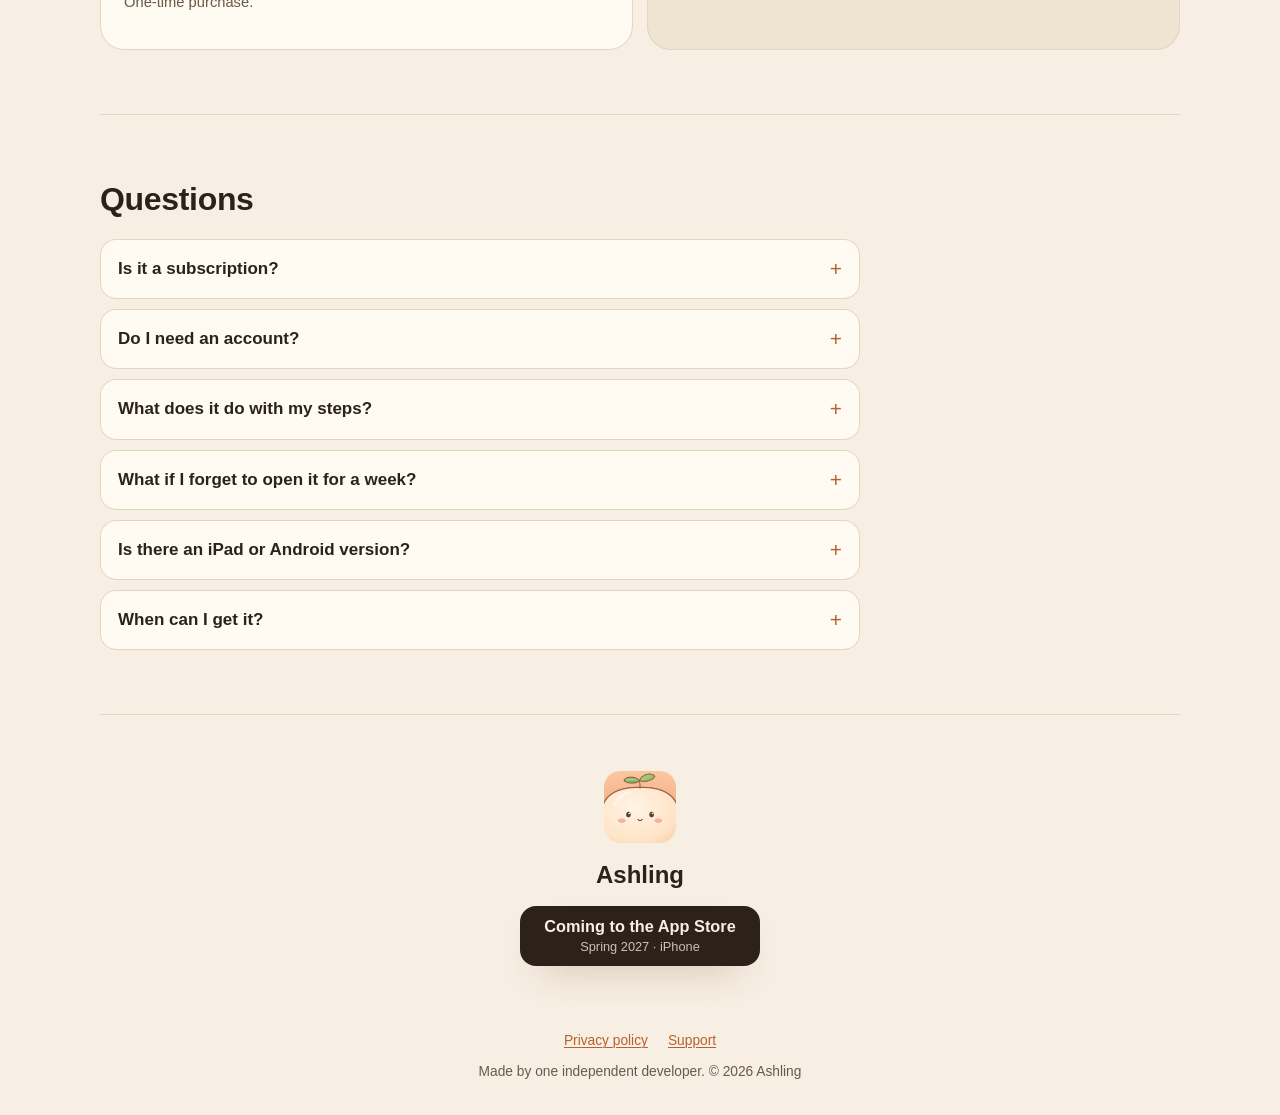
==== commit de2b34a9: "Version the stylesheet and media links so updates show right away Co-Authored-By: Claude Opus 5.5 <n" ====
--- a/index.html
+++ b/index.html
@@ -25,7 +25,7 @@
   <meta name="twitter:card" content="summary_large_image">
   <link rel="icon" type="image/png" href="assets/icon/favicon-64.png">
   <link rel="apple-touch-icon" href="assets/icon/apple-touch-icon.png">
-  <link rel="stylesheet" href="assets/site.css">
+  <link rel="stylesheet" href="assets/site.css?v=d0615741">
   <script>
     (function () {
       try {
@@ -46,7 +46,7 @@
     </a>
     <nav aria-label="Language">
       <ul class="langs">
-        <li><a href="" hreflang="en" lang="en" aria-current="page">English</a></li>
+        <li><a href="./" hreflang="en" lang="en" aria-current="page">English</a></li>
         <li><a href="zh/" hreflang="zh-Hans" lang="zh-Hans">简体中文</a></li>
         <li><a href="ja/" hreflang="ja" lang="ja">日本語</a></li>
         <li><a href="ko/" hreflang="ko" lang="ko">한국어</a></li>
@@ -67,7 +67,7 @@
       </div>
       <figure class="hero-media">
         <div class="jar-frame">
-          <video class="jar-video" src="assets/media/jar-day.mp4" poster="assets/media/jar-day-poster.webp" width="640" height="800" autoplay muted loop playsinline preload="metadata" aria-hidden="true"></video>
+          <video class="jar-video" src="assets/media/jar-day.mp4?v=fd92d890" poster="assets/media/jar-day-poster.webp?v=e4168a5b" width="640" height="800" autoplay muted loop playsinline preload="metadata" aria-hidden="true"></video>
         </div>
         <figcaption>The light in the jar follows your real day.</figcaption>
       </figure>
@@ -79,7 +79,7 @@
         <p>Ashling lives only on your iPhone. There is no feed to scroll and nothing to keep up with. Open it when you want a quiet moment, then go on with your day.</p>
       </div>
       <figure class="trailer">
-        <video src="assets/media/trailer.mp4" poster="assets/media/trailer-poster.webp" width="540" height="960" controls playsinline preload="none" aria-label="19-second trailer"></video>
+        <video src="assets/media/trailer.mp4?v=393ae9fe" poster="assets/media/trailer-poster.webp?v=30f26a22" width="540" height="960" controls playsinline preload="none" aria-label="19-second trailer"></video>
         <figcaption>19-second trailer</figcaption>
       </figure>
     </section>
